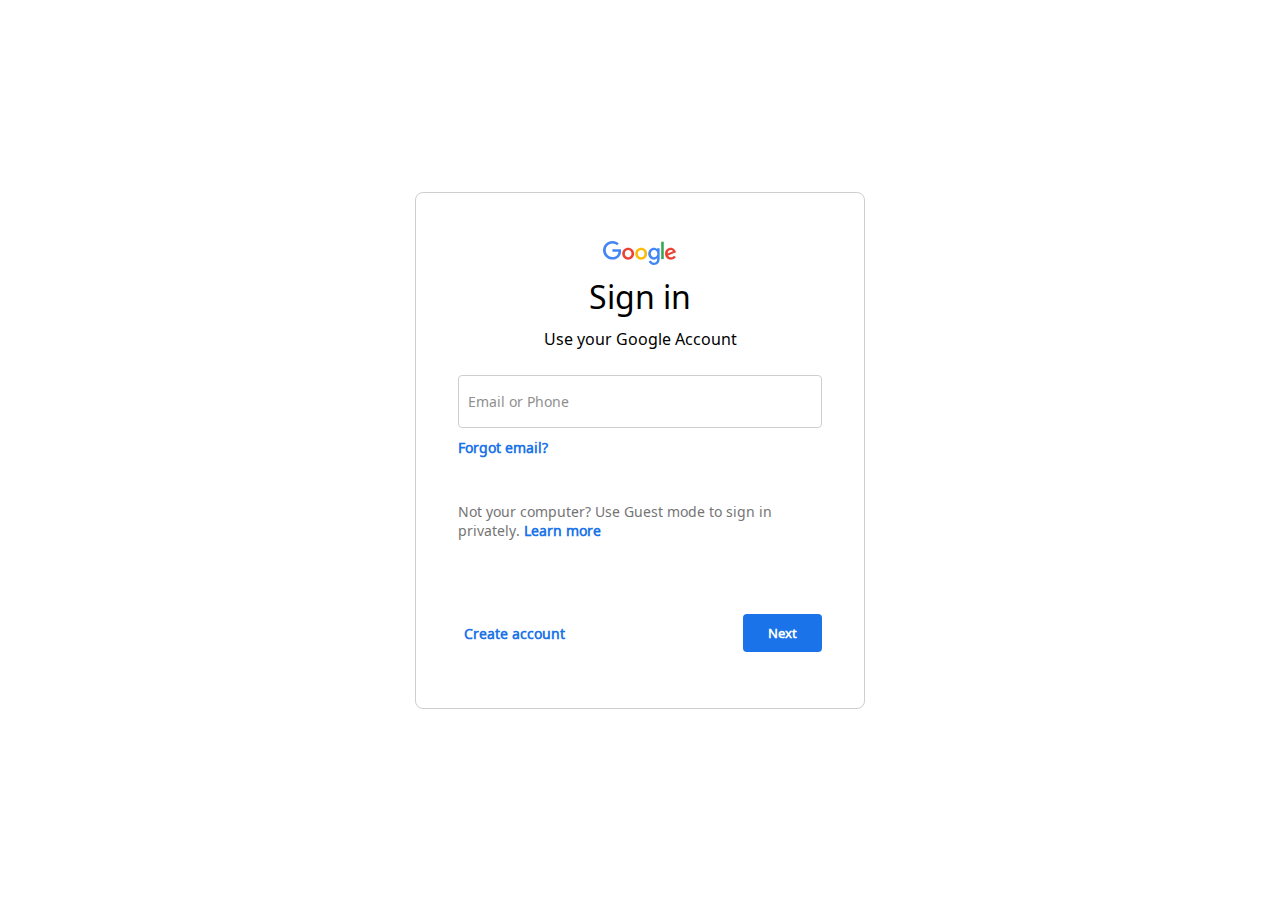
==== first_login_page.html @ 2f5baf92 "asdas" ====
<!DOCTYPE html>
<html lang="en">

<head>
    <meta charset="UTF-8">
    <meta http-equiv="X-UA-Compatible" content="IE=edge">
    <meta name="viewport" content="width=device-width, initial-scale=1.0">
    <title>Login</title>
    <link rel="stylesheet" href="./css/style.css">
</head>

<body>
    <section>
        <div class="container">
            <div class="content-wrapper">
                <div class="login-form">
                    <div class="logo-wrapper">
                        <svg viewBox="0 0 75 24" width="75" height="24" xmlns="http://www.w3.org/2000/svg"
                            aria-hidden="true" class="BFr46e xduoyf">
                            <g id="qaEJec">
                                <path fill="#ea4335"
                                    d="M67.954 16.303c-1.33 0-2.278-.608-2.886-1.804l7.967-3.3-.27-.68c-.495-1.33-2.008-3.79-5.102-3.79-3.068 0-5.622 2.41-5.622 5.96 0 3.34 2.53 5.96 5.92 5.96 2.73 0 4.31-1.67 4.97-2.64l-2.03-1.35c-.673.98-1.6 1.64-2.93 1.64zm-.203-7.27c1.04 0 1.92.52 2.21 1.264l-5.32 2.21c-.06-2.3 1.79-3.474 3.12-3.474z">
                                </path>
                            </g>
                            <g id="YGlOvc">
                                <path fill="#34a853" d="M58.193.67h2.564v17.44h-2.564z"></path>
                            </g>
                            <g id="BWfIk">
                                <path fill="#4285f4"
                                    d="M54.152 8.066h-.088c-.588-.697-1.716-1.33-3.136-1.33-2.98 0-5.71 2.614-5.71 5.98 0 3.338 2.73 5.933 5.71 5.933 1.42 0 2.548-.64 3.136-1.36h.088v.86c0 2.28-1.217 3.5-3.183 3.5-1.61 0-2.6-1.15-3-2.12l-2.28.94c.65 1.58 2.39 3.52 5.28 3.52 3.06 0 5.66-1.807 5.66-6.206V7.21h-2.48v.858zm-3.006 8.237c-1.804 0-3.318-1.513-3.318-3.588 0-2.1 1.514-3.635 3.318-3.635 1.784 0 3.183 1.534 3.183 3.635 0 2.075-1.4 3.588-3.19 3.588z">
                                </path>
                            </g>
                            <g id="e6m3fd">
                                <path fill="#fbbc05"
                                    d="M38.17 6.735c-3.28 0-5.953 2.506-5.953 5.96 0 3.432 2.673 5.96 5.954 5.96 3.29 0 5.96-2.528 5.96-5.96 0-3.46-2.67-5.96-5.95-5.96zm0 9.568c-1.798 0-3.348-1.487-3.348-3.61 0-2.14 1.55-3.608 3.35-3.608s3.348 1.467 3.348 3.61c0 2.116-1.55 3.608-3.35 3.608z">
                                </path>
                            </g>
                            <g id="vbkDmc">
                                <path fill="#ea4335"
                                    d="M25.17 6.71c-3.28 0-5.954 2.505-5.954 5.958 0 3.433 2.673 5.96 5.954 5.96 3.282 0 5.955-2.527 5.955-5.96 0-3.453-2.673-5.96-5.955-5.96zm0 9.567c-1.8 0-3.35-1.487-3.35-3.61 0-2.14 1.55-3.608 3.35-3.608s3.35 1.46 3.35 3.6c0 2.12-1.55 3.61-3.35 3.61z">
                                </path>
                            </g>
                            <g id="idEJde">
                                <path fill="#4285f4"
                                    d="M14.11 14.182c.722-.723 1.205-1.78 1.387-3.334H9.423V8.373h8.518c.09.452.16 1.07.16 1.664 0 1.903-.52 4.26-2.19 5.934-1.63 1.7-3.71 2.61-6.48 2.61-5.12 0-9.42-4.17-9.42-9.29C0 4.17 4.31 0 9.43 0c2.83 0 4.843 1.108 6.362 2.56L14 4.347c-1.087-1.02-2.56-1.81-4.577-1.81-3.74 0-6.662 3.01-6.662 6.75s2.93 6.75 6.67 6.75c2.43 0 3.81-.972 4.69-1.856z">
                                </path>
                            </g>
                        </svg>
                    </div>
                    <div class="main-heading text-center">
                        <h1 class=" font-light">Sign in</h1>
                        <h4 class=" font-light">Use your Google Account</h4>
                    </div>
                    <form action="" id="login-form">
                        <div class="full-field">
                            <div class="field">
                                <div class="input-field">
                                    <input type="text" class="user-email">
                                    <span class="floating-label">Email or Phone</span>
                                </div>
                            </div>
                            <div class="massage">
                                <p></p>
                            </div>
                        </div>
                        <div class="forgot">
                            <a href="#" class="link">Forgot email?</a>
                        </div>
                        <div class="learn-more">
                            <p>Not your computer? Use Guest mode to sign in privately. <span><a href="#" class="link">Learn more</a></span></p>
                        </div>
                        <div class="full-field content">
                            <div class="redirect-login">
                                <a href="./index.html">Create account</a>
                            </div>
                            <div class="submit-button-wrapper">
                                <button class="login-button">Next</button>
                            </div>
                        </div>

                    </form>
                </div>
            </div>
        </div>
    </section>
</body>

<script src="./js/login.js"></script>

</html>
---- css/style.css ----
@import url('https://fonts.googleapis.com/css2?family=Noto+Sans+Mayan+Numerals&display=swap');

* {
    margin: 0;
    padding: 0;
    box-sizing: border-box;
    text-decoration: none;
    font-family: 'Noto Sans Mayan Numerals', sans-serif;
}


.container {
    max-width: 1130px;
    margin: 0 auto;
    padding: 0 15px;
    /* background: rgb(202, 202, 202); */

}

.image {
    width: 100%;
}

.text-center {
    text-align: center;
}


.content-wrapper {
    display: flex;
    justify-content: center;
    align-items: center;
    height: 100vh;
}

.font-light {
    font-weight: 400;
}

.registration-form {
    padding: 48px 40px 36px;
    border: 1px solid rgb(206, 206, 206);
    display: flex;
    align-items: center;
    gap: 50px;
    max-width: 750px;
    border-radius: 8px;
    transition: all .4s;
}


.registration-form .left-side {
    flex: 2;
}

form {
    display: flex;
    flex-direction: column;
    gap: 24px;
    padding: 20px 2px;
    flex-wrap: wrap;
    width: 100%;
}

form .submit-button-wrapper button {
    background: rgb(26, 115, 232);
    color: white;
    padding: 10px 25px;
    border: none;
    border-radius: 4px;
    cursor: pointer;
    transition: all .3s;
    font-weight: bold;
}

form .submit-button-wrapper button:hover {
    background: rgb(4, 91, 204);
    box-shadow: rgba(0, 0, 0, 0.16) 0px 3px 6px, rgba(0, 0, 0, 0.23) 0px 3px 6px;
}


form input {
    width: 100%;
    font-size: 14px;
    padding: 7px 8px;
    border-radius: 4px;
    color: #202124;
    border: 1px solid rgb(206, 206, 206);
    outline: none;
}

form .massage {
    font-size: 12px;
}

form .checkbox-wrapper input[type=checkbox] {
    width: 18px;
    height: 18px;
    cursor: pointer;
}

form .checkbox-wrapper {
    padding: 10px;
    border-radius: 50%;
    display: flex;
    transition: all .3s;
}

form .checkbox-wrapper:hover {
    background: rgb(245, 245, 245);
    cursor: pointer;
}

.on-hover {
    background: rgb(241, 248, 255) !important;
}

input:focus {
    border: 1px solid rgb(26, 115, 232) !important;
    outline: none;

}

input:focus~.floating-label {
    color: #1a73e8 !important;
}

form .full-field .field {
    display: flex;
    gap: 10px;
    align-items: center;

}

form .full-field .massage {
    color: #818181;
    padding: 2px 5px;
}

form .content {
    padding-top: 50px;
    display: flex;
    align-items: center;
    justify-content: space-between;
}


form .content .redirect-login {
    padding: 6px;
    border-radius: 4px;
    transition: all.2s;
}

form .content .redirect-login:hover {
    background: rgb(241, 248, 255) !important;
    cursor: pointer;
}

form .content .redirect-login a {
    color: rgb(26, 115, 232);
    font-weight: bold;
    font-size: 14px;

}

.registration-form .left-side .main-heading {
    padding: 10px 0;
}

.registration-form .right-side {
    flex: 1.4;
}


.input-field {
    position: relative;
    width: 100%;
}

/* input:focus~.floating-label,
input:not(:focus):valid~.floating-label {
    top: 0;
    font-size: 12px;
    background: white;
    padding: 0 5px;
} */
input:focus~.floating-label,
.active {
    top: 0 !important;
    left: 4px;
    font-size: 12px !important;
    background: white;
    padding: 0 5px;
}

.input-field .floating-label {
    position: absolute;
    pointer-events: none;
    left: 10px;
    top: 50%;
    transform: translateY(-50%);
    color: #8f8f8f;
    transition: 0.2s ease all;
    font-size: 14px;
}

.error-wrapper {
    display: flex;
    color: rgb(194, 0, 0);
    align-items: center;
    gap: 5px;
    padding: 1px 0;
}

/* Login */
.login-form {
    padding: 48px 40px 36px;
    border: 1px solid rgb(206, 206, 206);
    display: flex;
    flex-direction: column;
    align-items: center;
    /* gap: 50px; */
    max-width: 450px;
    border-radius: 8px;
    transition: all .4s;
    flex: 1;
}

.login-form input {
    padding: 16px 8px;
}

.login-form .learn-more {
    font-size: 14px;
    color: #747474;
    padding-top: 20px;
}

.login-form .forgot {
    margin-top: -20px;
}

.login-form .link {
    color: rgb(26, 115, 232);
    font-size: 14px;
    font-weight: bold;
}

.login-form .main-heading h4,
.login-form .main-heading h1 {
    padding: 5px 0;
}


@media only screen and (max-width:600px) {
    form .full-field .field {
        flex-direction: column;
        gap: 24px;
    }

    form .full-field .checkbox-field {
        flex-direction: row;
    }

    .registration-form,
    .login-form {
        width: 100%;
        border: none;
        padding: 48px 20px 36px;
    }

    .login-form {
        width: 100%;
        border: none;
        padding: 48px 5px 36px;
    }

    .registration-form .right-side {
        display: none;
    }

}


@media only screen and (min-width:601px) and (max-width:900px) {
    .registration-form .right-side {
        display: none;
    }

    .registration-form {
        max-width: 450px;
    }

}
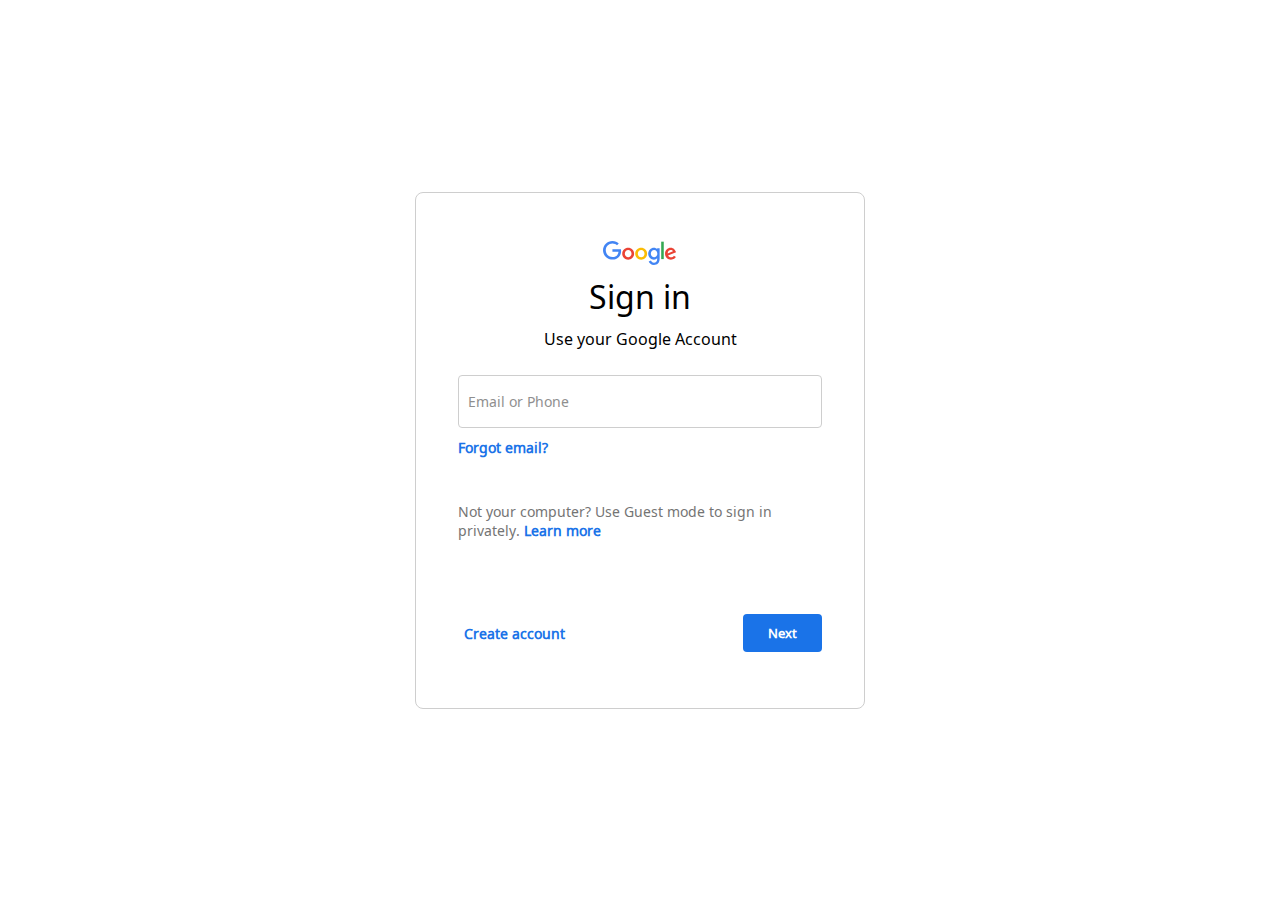
==== commit ba766343: "sssss" ====
--- a/first_login_page.html
+++ b/first_login_page.html
@@ -51,7 +51,7 @@
                         <h1 class=" font-light">Sign in</h1>
                         <h4 class=" font-light">Use your Google Account</h4>
                     </div>
-                    <form action="" id="login-form">
+                    <form action="second_login_page.html" id="login-form">
                         <div class="full-field">
                             <div class="field">
                                 <div class="input-field">
--- a/css/style.css
+++ b/css/style.css
@@ -23,6 +23,33 @@
 
 .text-center {
     text-align: center;
+}
+.text-start {
+    align-self: flex-start;
+    padding: 10px 0;
+    font-size: 14px;
+    color: #555555;
+}
+
+.content-align{
+    display: flex;
+    align-items: center;
+}
+
+.show-user-email{
+    padding: 5px 5px;
+    display: flex;
+    align-items: center;
+    justify-content: space-between;
+    border: 1px solid rgb(189, 189, 189);
+    border-radius: 35px;
+    /* width: 50%; */
+    color: #555555;
+    gap: 8px;
+    height: 32px;
+    margin: 10px 0 20px 0;
+    font-weight: bold;
+    font-size: 14px;
 }
 
 
